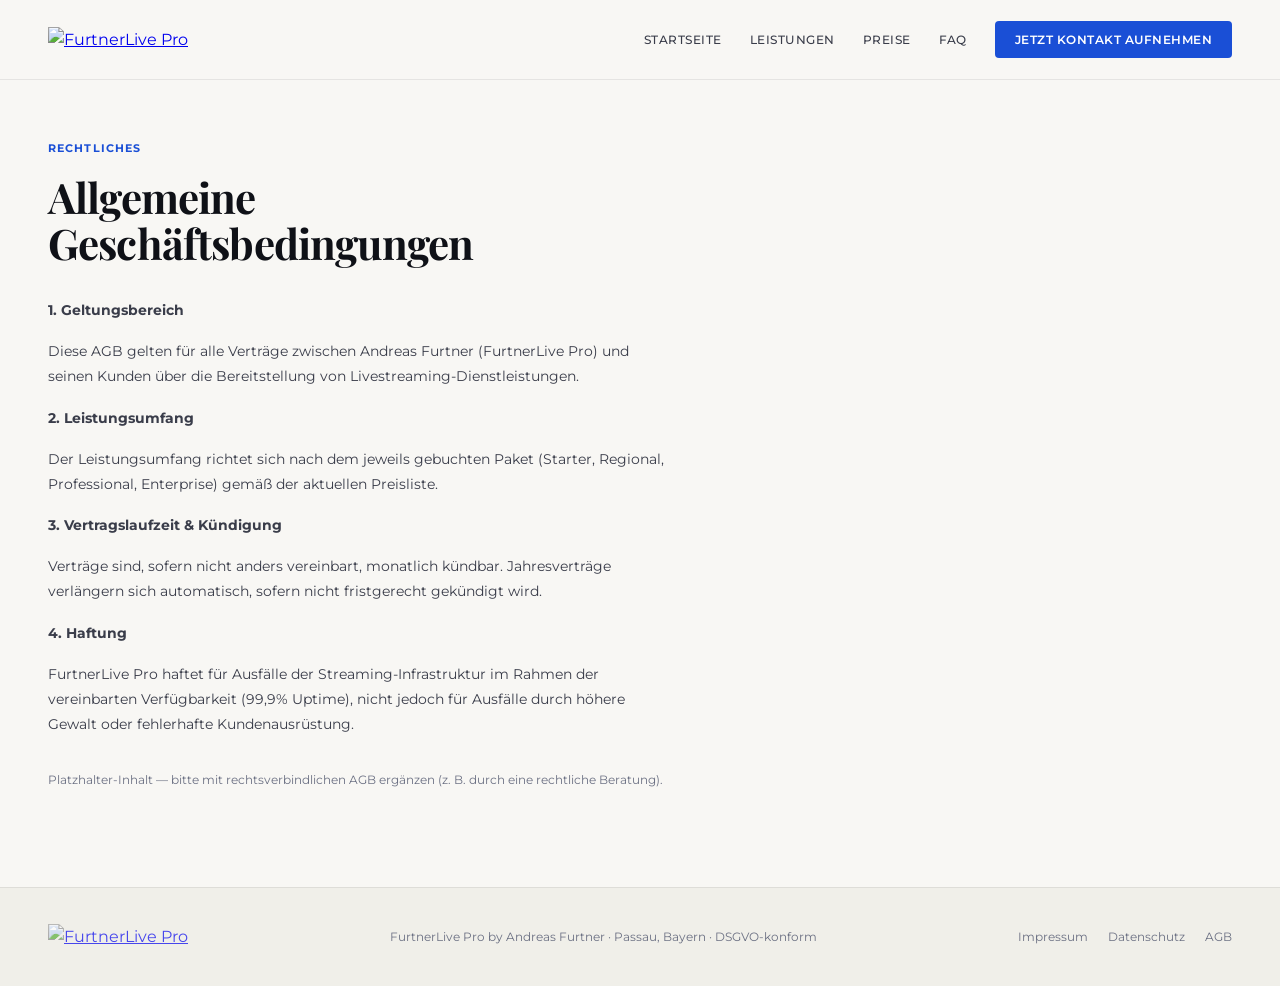
==== pages/agb.html @ 30186372 "Restructure project: split CSS/JS, add pages for pricing, kontakt, impressum, datenschutz, agb" ====
<!DOCTYPE html>
<html lang="de">
<head>
<meta charset="UTF-8">
<meta name="viewport" content="width=device-width, initial-scale=1.0">
<title>AGB — FurtnerLive Pro</title>
<link rel="preconnect" href="https://fonts.googleapis.com">
<link href="https://fonts.googleapis.com/css2?family=Montserrat:wght@300;400;500;600;700&family=Playfair+Display:ital,wght@0,600;1,500&display=swap" rel="stylesheet">
<link rel="stylesheet" href="../css/style.css">
<link rel="stylesheet" href="../css/responsive.css">
</head>
<body>

<div id="top"></div>
<nav>
  <a href="../index.html" class="logo"><img src="../assets/logo.png" alt="FurtnerLive Pro"></a>
  <div class="nav-links">
    <a href="../index.html">Startseite</a>
    <a href="../index.html#leistungen">Leistungen</a>
    <a href="pricing.html">Preise</a>
    <a href="../index.html#faq">FAQ</a>
    <a href="kontakt.html" class="btn-nav">Jetzt Kontakt aufnehmen</a>
  </div>
</nav>

<section style="padding: 140px 48px 96px; max-width: 720px;">
  <p class="section-label">Rechtliches</p>
  <h2 class="section-title">Allgemeine Geschäftsbedingungen</h2>

  <div style="margin-top:32px; font-size:14px; color:var(--text2); line-height:1.8;">
    <p style="margin-bottom:16px;"><strong>1. Geltungsbereich</strong></p>
    <p style="margin-bottom:16px;">Diese AGB gelten für alle Verträge zwischen Andreas Furtner (FurtnerLive Pro) und seinen Kunden über die Bereitstellung von Livestreaming-Dienstleistungen.</p>

    <p style="margin-bottom:16px;"><strong>2. Leistungsumfang</strong></p>
    <p style="margin-bottom:16px;">Der Leistungsumfang richtet sich nach dem jeweils gebuchten Paket (Starter, Regional, Professional, Enterprise) gemäß der aktuellen Preisliste.</p>

    <p style="margin-bottom:16px;"><strong>3. Vertragslaufzeit & Kündigung</strong></p>
    <p style="margin-bottom:16px;">Verträge sind, sofern nicht anders vereinbart, monatlich kündbar. Jahresverträge verlängern sich automatisch, sofern nicht fristgerecht gekündigt wird.</p>

    <p style="margin-bottom:16px;"><strong>4. Haftung</strong></p>
    <p style="margin-bottom:16px;">FurtnerLive Pro haftet für Ausfälle der Streaming-Infrastruktur im Rahmen der vereinbarten Verfügbarkeit (99,9% Uptime), nicht jedoch für Ausfälle durch höhere Gewalt oder fehlerhafte Kundenausrüstung.</p>

    <p style="font-size:12px; color:var(--text3); margin-top:32px;">Platzhalter-Inhalt — bitte mit rechtsverbindlichen AGB ergänzen (z. B. durch eine rechtliche Beratung).</p>
  </div>
</section>

<footer>
  <a href="../index.html" class="footer-logo"><img src="../assets/logo.png" alt="FurtnerLive Pro"></a>
  <div class="footer-center" style="font-size:12px; color:var(--text3);">FurtnerLive Pro by Andreas Furtner · Passau, Bayern · DSGVO-konform</div>
  <div class="footer-links">
    <a href="impressum.html">Impressum</a>
    <a href="datenschutz.html">Datenschutz</a>
    <a href="agb.html">AGB</a>
  </div>
</footer>

<script src="../js/app.js"></script>
</body>
</html>
---- css/style.css ----
*, *::before, *::after { box-sizing: border-box; margin: 0; padding: 0; }
html, body { margin: 0; padding: 0; width: 100%; overflow-x: hidden; background: #f8f7f4; }
:root {
  --dark: #f8f7f4;
  --dark2: #f0efe9;
  --dark3: #e8e6df;
  --dark4: #dddbd2;
  --accent: #1a4fd6;
  --accent2: #534AB7;
  --gold: #c8860a;
  --green: #1a7a4a;
  --text: #0f1117;
  --text2: #3a3d4a;
  --text3: #6b7083;
  --border: rgba(15,17,23,.08);
  --border2: rgba(15,17,23,.15);
  --serif: 'Playfair Display', Georgia, serif;
  --sans: 'Montserrat', system-ui, sans-serif;
}
html { scroll-behavior: smooth; }
:target { scroll-margin-top: 160px; }
body { font-family: var(--sans); background: var(--dark); color: var(--text); line-height: 1.6; overflow-x: hidden; }

/* NAV */
nav {
  position: fixed; top: 0; left: 0; right: 0; z-index: 100;
  display: flex; align-items: center; justify-content: space-between;
  padding: 10px 48px;
  background: rgba(248,247,244,.96);
  backdrop-filter: blur(12px);
  border-bottom: 1px solid var(--border);
  min-height: 80px;
}
.logo img { height: 36px; }
.nav-links { display: flex; gap: 28px; align-items: center; }
.nav-links a { font-size: 12px; font-weight: 500; color: var(--text2); text-decoration: none; letter-spacing: .04em; text-transform: uppercase; transition: color .2s; }
.nav-links a:hover { color: var(--text); }
.btn-nav {
  background: var(--accent); color: #fff !important;
  padding: 9px 20px; border-radius: 4px;
  font-size: 12px !important; font-weight: 600 !important;
  letter-spacing: .04em; text-transform: uppercase !important;
  transition: background .2s, transform .15s !important;
}
.btn-nav:hover { background: #3a7ae8 !important; transform: translateY(-1px); }

/* HERO */
.hero {
  min-height: 100vh;
  display: flex; flex-direction: column; justify-content: center;
  padding: 140px 48px 80px;
  position: relative; overflow: hidden;
  background: var(--dark);
}
.hero::before {
  content: '';
  position: absolute; top: -200px; right: -100px;
  width: 800px; height: 800px;
  background: radial-gradient(circle, rgba(26,79,214,.06) 0%, transparent 65%);
  pointer-events: none;
}
.hero::after {
  content: '';
  position: absolute; bottom: -100px; left: -100px;
  width: 500px; height: 500px;
  background: radial-gradient(circle, rgba(83,74,183,.04) 0%, transparent 65%);
  pointer-events: none;
}
.hero-tag {
  display: inline-flex; align-items: center; gap: 8px;
  background: rgba(26,122,74,.08); border: 1px solid rgba(26,122,74,.2);
  color: var(--green); font-size: 11px; font-weight: 600;
  padding: 5px 14px; border-radius: 20px; letter-spacing: .08em;
  text-transform: uppercase; margin-bottom: 28px; width: fit-content;
}
.hero-tag::before { content: '●'; font-size: 7px; animation: blink 2s ease-in-out infinite; }
@keyframes blink { 0%,100%{opacity:1} 50%{opacity:.2} }
h1 {
  font-family: var(--serif);
  font-size: clamp(38px, 5.5vw, 68px);
  line-height: 1.08; letter-spacing: -.02em;
  color: var(--text); max-width: 780px; margin-bottom: 24px;
}
h1 em { font-style: italic; color: var(--accent); }
.hero-sub { font-size: 16px; font-weight: 300; color: var(--text2); max-width: 520px; line-height: 1.7; margin-bottom: 40px; }
.hero-actions { display: flex; gap: 14px; flex-wrap: wrap; align-items: center; }
.btn-primary {
  display: inline-flex; align-items: center; gap: 8px;
  background: var(--accent); color: #fff;
  padding: 14px 28px; border-radius: 4px;
  font-size: 13px; font-weight: 600; text-decoration: none;
  letter-spacing: .03em; text-transform: uppercase;
  transition: background .2s, transform .15s;
}
.btn-primary:hover { background: #3a7ae8; transform: translateY(-2px); }
.btn-ghost {
  display: inline-flex; align-items: center; gap: 8px;
  background: transparent; color: var(--text2);
  padding: 14px 28px; border-radius: 4px;
  font-size: 13px; font-weight: 500; text-decoration: none;
  letter-spacing: .03em; text-transform: uppercase;
  border: 1px solid var(--border2);
  transition: border-color .2s, color .2s;
}
.btn-ghost:hover { border-color: var(--text2); color: var(--text); }
.hero-trust { margin-top: 56px; display: flex; align-items: center; gap: 32px; flex-wrap: wrap; }
.trust-item { display: flex; align-items: center; gap: 8px; font-size: 12px; color: var(--text3); letter-spacing: .02em; }
.trust-dot { width: 6px; height: 6px; border-radius: 50%; background: var(--green); }
.trust-divider { width: 1px; height: 18px; background: var(--border2); }

/* TECH STRIP */
.tech-strip {
  background: #1a1f2e; padding: 18px 48px;
  display: flex; align-items: center; gap: 32px;
  border-top: 1px solid rgba(255,255,255,.1); border-bottom: 1px solid rgba(255,255,255,.1);
  overflow: hidden;
}
.tech-label { font-size: 10px; font-weight: 700; letter-spacing: .1em; text-transform: uppercase; color: rgba(255,255,255,.4); flex-shrink: 0; }
.tech-flow { display: flex; align-items: center; gap: 14px; flex: 1; overflow: hidden; }
.tech-node { display: flex; align-items: center; gap: 7px; flex-shrink: 0; }
.tech-node span { font-size: 11px; color: rgba(255,255,255,.65); white-space: nowrap; letter-spacing: .02em; }
.tech-arr { color: rgba(255,255,255,.25); font-size: 12px; flex-shrink: 0; }
.tech-green { color: var(--green) !important; }

/* SECTIONS */
section { padding: 96px 48px; }
.section-label { font-size: 11px; font-weight: 700; letter-spacing: .1em; text-transform: uppercase; color: var(--accent); margin-bottom: 16px; }
.section-title { font-family: var(--serif); font-size: clamp(26px, 3.5vw, 42px); line-height: 1.1; letter-spacing: -.02em; color: var(--text); margin-bottom: 16px; }
.section-sub { font-size: 15px; font-weight: 300; color: var(--text2); max-width: 520px; line-height: 1.7; }

/* HOW */
.how { background: var(--dark2); border-top: 1px solid var(--border); border-bottom: 1px solid var(--border); }
.how-grid { display: grid; grid-template-columns: repeat(3,1fr); gap: 1px; margin-top: 56px; background: var(--border); border-radius: 8px; overflow: hidden; }
.how-card { background: var(--dark2); padding: 36px 28px; position: relative; transition: background .2s; }
.how-card:hover { background: var(--dark3); }
.how-num { font-family: var(--serif); font-size: 52px; line-height: 1; color: var(--dark3); letter-spacing: -.04em; margin-bottom: 20px; user-select: none; }
.how-card h3 { font-size: 15px; font-weight: 600; margin-bottom: 10px; color: var(--text); letter-spacing: .01em; }
.how-card p { font-size: 13px; color: var(--text2); line-height: 1.7; }
.how-arrow { position: absolute; top: 32px; right: 28px; font-size: 16px; color: var(--accent); opacity: .5; }

/* FUNNEL */
.funnel-stage { display: flex; gap: 0; margin-bottom: 3px; opacity: 0; transform: translateX(-20px); transition: opacity .5s ease, transform .5s ease; }
.funnel-stage.visible { opacity: 1; transform: translateX(0); }
.stage-meta { flex: 0 0 200px; padding: 18px 20px 18px 0; display: flex; flex-direction: column; justify-content: center; align-items: flex-end; text-align: right; }
.stage-num-label { font-size: 10px; font-weight: 700; letter-spacing: .08em; text-transform: uppercase; color: var(--text3); margin-bottom: 3px; }
.stage-name { font-size: 13px; font-weight: 600; color: var(--text2); margin-bottom: 2px; }
.stage-hint { font-size: 11px; color: var(--text3); }
.stage-body { flex: 1; border-radius: 6px; padding: 18px 20px; display: flex; align-items: center; gap: 14px; cursor: pointer; transition: filter .15s, transform .15s; position: relative; overflow: hidden; border: 1px solid transparent; }
.stage-body:hover { filter: brightness(1.1); transform: translateX(3px); }
.stage-body::after { content: '→'; position: absolute; right: 18px; top: 50%; transform: translateY(-50%); font-size: 14px; opacity: 0; transition: opacity .2s, right .2s; }
.stage-body:hover::after { opacity: 1; right: 14px; }
.stage-ico { font-size: 20px; flex-shrink: 0; width: 40px; height: 40px; display: flex; align-items: center; justify-content: center; border-radius: 8px; background: rgba(255,255,255,.06); }
.stage-content { flex: 1; }
.stage-content h4 { font-size: 13px; font-weight: 600; margin-bottom: 3px; letter-spacing: .01em; }
.stage-content p { font-size: 11px; line-height: 1.55; opacity: .8; }
.stage-pill { font-size: 9px; font-weight: 700; letter-spacing: .07em; text-transform: uppercase; padding: 3px 9px; border-radius: 20px; background: rgba(255,255,255,.1); white-space: nowrap; flex-shrink: 0; margin-right: 32px; }
.s-awareness .stage-body { background: rgba(26,79,214,.07); color: #1a3a8f; border-color: rgba(26,79,214,.15); }
.s-interest   .stage-body { background: rgba(26,122,74,.07); color: #0a5c35; border-color: rgba(26,122,74,.15); }
.s-consider   .stage-body { background: rgba(200,134,10,.07); color: #7a4f00; border-color: rgba(200,134,10,.15); }
.s-lead       .stage-body { background: rgba(83,74,183,.07); color: #3a3089; border-color: rgba(83,74,183,.15); }
.s-close      .stage-body { background: rgba(26,79,214,.09); color: #1a3a8f; border-color: rgba(26,79,214,.2); }
.s-retain     .stage-body { background: rgba(26,122,74,.09); color: #0a5c35; border-color: rgba(26,122,74,.18); }
.s-interest .stage-body { margin-right: 2%; }
.s-consider .stage-body { margin-right: 5%; }
.s-lead     .stage-body { margin-right: 9%; }
.s-close    .stage-body { margin-right: 14%; }
.s-retain   .stage-body { margin-right: 20%; }
.connector-row { display: flex; margin-bottom: 3px; }
.connector-spacer { flex: 0 0 200px; }
.connector-line2 { flex: 1; display: flex; padding-left: 20px; }
.dashed-vert { width: 2px; height: 20px; background: repeating-linear-gradient(to bottom, var(--border2) 0, var(--border2) 4px, transparent 4px, transparent 8px); }

/* BENEFITS */
.benefits { background: #1a1f2e; }
.benefits-grid { display: grid; grid-template-columns: repeat(3,1fr); gap: 1px; margin-top: 56px; background: rgba(255,255,255,.08); border-radius: 8px; overflow: hidden; }
.benefit-card { background: #1a1f2e; padding: 32px 24px; transition: background .2s; }
.benefit-card:hover { background: #252a3a; }
.benefit-icon { font-size: 24px; margin-bottom: 16px; }
.benefit-card h3 { font-size: 14px; font-weight: 600; color: #e8eaf0; margin-bottom: 10px; letter-spacing: .01em; }
.benefit-card p { font-size: 12px; color: #9aa0b4; line-height: 1.7; }
.benefit-badge { display: inline-block; margin-top: 12px; font-size: 10px; font-weight: 700; letter-spacing: .07em; text-transform: uppercase; padding: 3px 10px; border-radius: 20px; }
.badge-green { background: rgba(62,207,142,.12); color: var(--green); }
.badge-blue  { background: rgba(79,142,247,.12); color: #7ab5f7; }
.badge-gold  { background: rgba(232,169,69,.12); color: var(--gold); }

/* PRICING */
.pricing-grid { display: grid; grid-template-columns: repeat(3,1fr); gap: 16px; margin-top: 56px; align-items: start; }
.price-card { border: 1px solid var(--border); border-radius: 8px; padding: 28px 24px; background: #fff; position: relative; transition: transform .2s, border-color .2s; box-shadow: 0 2px 12px rgba(0,0,0,.06); }
.price-card:hover { transform: translateY(-3px); border-color: rgba(255,255,255,.2); }
.price-card.featured { border-color: var(--accent); border-width: 2px; }
.featured-label { position: absolute; top: -11px; left: 50%; transform: translateX(-50%); background: var(--accent); color: #fff; font-size: 9px; font-weight: 700; letter-spacing: .08em; text-transform: uppercase; padding: 3px 14px; border-radius: 20px; white-space: nowrap; }
.price-tier { font-size: 10px; font-weight: 700; letter-spacing: .1em; text-transform: uppercase; color: var(--text3); margin-bottom: 10px; }
.price-tag { display: flex; align-items: baseline; gap: 5px; margin-bottom: 3px; }
.price-tag .amount { font-family: var(--serif); font-size: 38px; line-height: 1; color: var(--text); }
.price-tag .period { font-size: 13px; color: var(--text3); }
.price-netto { font-size: 11px; color: var(--text3); margin-bottom: 3px; }
.price-setup { font-size: 11px; color: var(--text3); margin-bottom: 18px; }
.price-setup strong { color: var(--green); }
.price-divider { height: 1px; background: var(--border); margin-bottom: 18px; }
.price-features { list-style: none; display: flex; flex-direction: column; gap: 8px; margin-bottom: 20px; }
.price-features li { display: flex; align-items: flex-start; gap: 9px; font-size: 12px; color: var(--text2); line-height: 1.5; }
.price-features li::before { content: '✓'; color: var(--green); font-weight: 700; flex-shrink: 0; margin-top: 1px; font-size: 11px; }
.price-features li.no { color: var(--text3); }
.price-features li.no::before { content: '—'; color: var(--text3); }
.setup-box { margin: 0 0 14px; padding: 10px 12px; background: rgba(255,255,255,.03); border-radius: 4px; border-left: 2px solid var(--gold); }
.setup-price { font-size: 12px; color: var(--text2); }
.setup-price strong { color: var(--text); }
.setup-offer { font-size: 11px; color: var(--green); font-weight: 600; margin-top: 2px; }
.featured .setup-box { border-left-color: var(--accent); }
.price-btn { display: block; text-align: center; padding: 11px; border-radius: 4px; font-size: 12px; font-weight: 600; text-decoration: none; letter-spacing: .04em; text-transform: uppercase; transition: all .2s; }
.price-btn-outline { border: 1px solid var(--border2); color: var(--text2); }
.price-btn-outline:hover { border-color: var(--text2); color: var(--text); }
.price-btn-filled { background: var(--accent); color: #fff; }
.price-btn-filled:hover { background: #3a7ae8; transform: translateY(-1px); }
.price-note { font-size: 11px; color: var(--text3); margin-top: 20px; text-align: center; }

/* ADD-ONS */
.add-on-grid { display: grid; grid-template-columns: repeat(3,1fr); gap: 14px; margin-top: 32px; }
.add-on-card { border: 1px solid var(--border); border-radius: 8px; padding: 22px 18px; background: #fff; box-shadow: 0 1px 6px rgba(0,0,0,.05); }
.add-on-card.highlight { border-color: var(--accent); }
.add-on-tier { font-size: 10px; font-weight: 700; letter-spacing: .08em; text-transform: uppercase; color: var(--text3); margin-bottom: 8px; }
.add-on-price { font-family: var(--serif); font-size: 26px; line-height: 1; color: var(--text); margin-bottom: 2px; }
.add-on-netto { font-size: 11px; color: var(--text3); margin-bottom: 12px; }
.add-on-features { list-style: none; display: flex; flex-direction: column; gap: 6px; margin-bottom: 14px; }
.add-on-features li { font-size: 11px; color: var(--text2); display: flex; align-items: flex-start; gap: 7px; }
.add-on-features li::before { content: '✓'; color: var(--green); font-weight: 700; flex-shrink: 0; font-size: 10px; }

/* ZUSATZTAG */
.extra-day { margin-top: 20px; padding: 14px 18px; background: #fff; border-radius: 6px; border: 1px solid var(--border); display: flex; align-items: center; justify-content: space-between; flex-wrap: wrap; gap: 10px; }
.extra-day-label { font-size: 13px; font-weight: 600; color: var(--text); }
.extra-day-sub { font-size: 12px; color: var(--text3); margin-top: 2px; }
.extra-day-price { font-family: var(--serif); font-size: 22px; color: var(--text); }
.extra-day-period { font-size: 11px; color: var(--text3); }

/* CTA */
.cta-section { background: var(--dark3); text-align: center; border-top: 1px solid var(--border); }
.cta-section .section-title { margin: 0 auto 16px; }
.cta-section .section-sub { margin: 0 auto 36px; text-align: center; }
.cta-btn-wrap { display: flex; justify-content: center; }
.cta-trust { margin-top: 36px; display: flex; gap: 28px; justify-content: center; flex-wrap: wrap; }
.cta-trust-item { display: flex; align-items: center; gap: 7px; font-size: 12px; color: var(--text3); }

/* FOOTER */
footer { padding: 36px 48px; border-top: 1px solid var(--border); background: var(--dark2); display: flex; align-items: center; justify-content: space-between; flex-wrap: wrap; gap: 16px; }
.footer-logo img { height: 28px; opacity: .7; }
.footer-center { font-size: 12px; color: var(--text3); text-align: center; }
.footer-links { display: flex; gap: 20px; }
.footer-links a { font-size: 12px; color: var(--text3); text-decoration: none; transition: color .2s; }
.footer-links a:hover { color: var(--text); }

/* ANIMATIONS */
.fade-up { opacity: 0; transform: translateY(24px); transition: opacity .6s ease, transform .6s ease; }
.fade-up.visible { opacity: 1; transform: translateY(0); }

/* FAQ */
.faq-item { border-bottom: 1px solid var(--border); }
.faq-item:first-child { border-top: 1px solid var(--border); }
.faq-q { width: 100%; background: none; border: none; padding: 18px 0; display: flex; align-items: center; justify-content: space-between; gap: 16px; cursor: pointer; text-align: left; font-family: var(--sans); }
.faq-q span:first-child { font-size: 14px; font-weight: 500; color: var(--text); line-height: 1.5; }
.faq-icon { font-size: 20px; color: var(--accent); flex-shrink: 0; font-weight: 300; transition: transform .25s; line-height: 1; }
.faq-item.open .faq-icon { transform: rotate(45deg); }
.faq-a { font-size: 13px; color: var(--text2); line-height: 1.7; padding: 0 0 18px 0; display: none; max-width: 680px; }
.faq-item.open .faq-a { display: block; }
.faq-q:hover span:first-child { color: var(--accent); }
---- css/responsive.css ----
@media (max-width: 768px) {
  nav { padding: 14px 20px; }
  .nav-links { display: none; }
  section { padding: 64px 20px; }
  h1 { font-size: 34px; }
  .how-grid, .benefits-grid, .pricing-grid, .add-on-grid { grid-template-columns: 1fr; }
  .hero { padding: 100px 20px 60px; }
  .tech-strip { padding: 14px 20px; }
  footer { padding: 28px 20px; flex-direction: column; text-align: center; }
  .stage-meta { flex: 0 0 110px; }
}
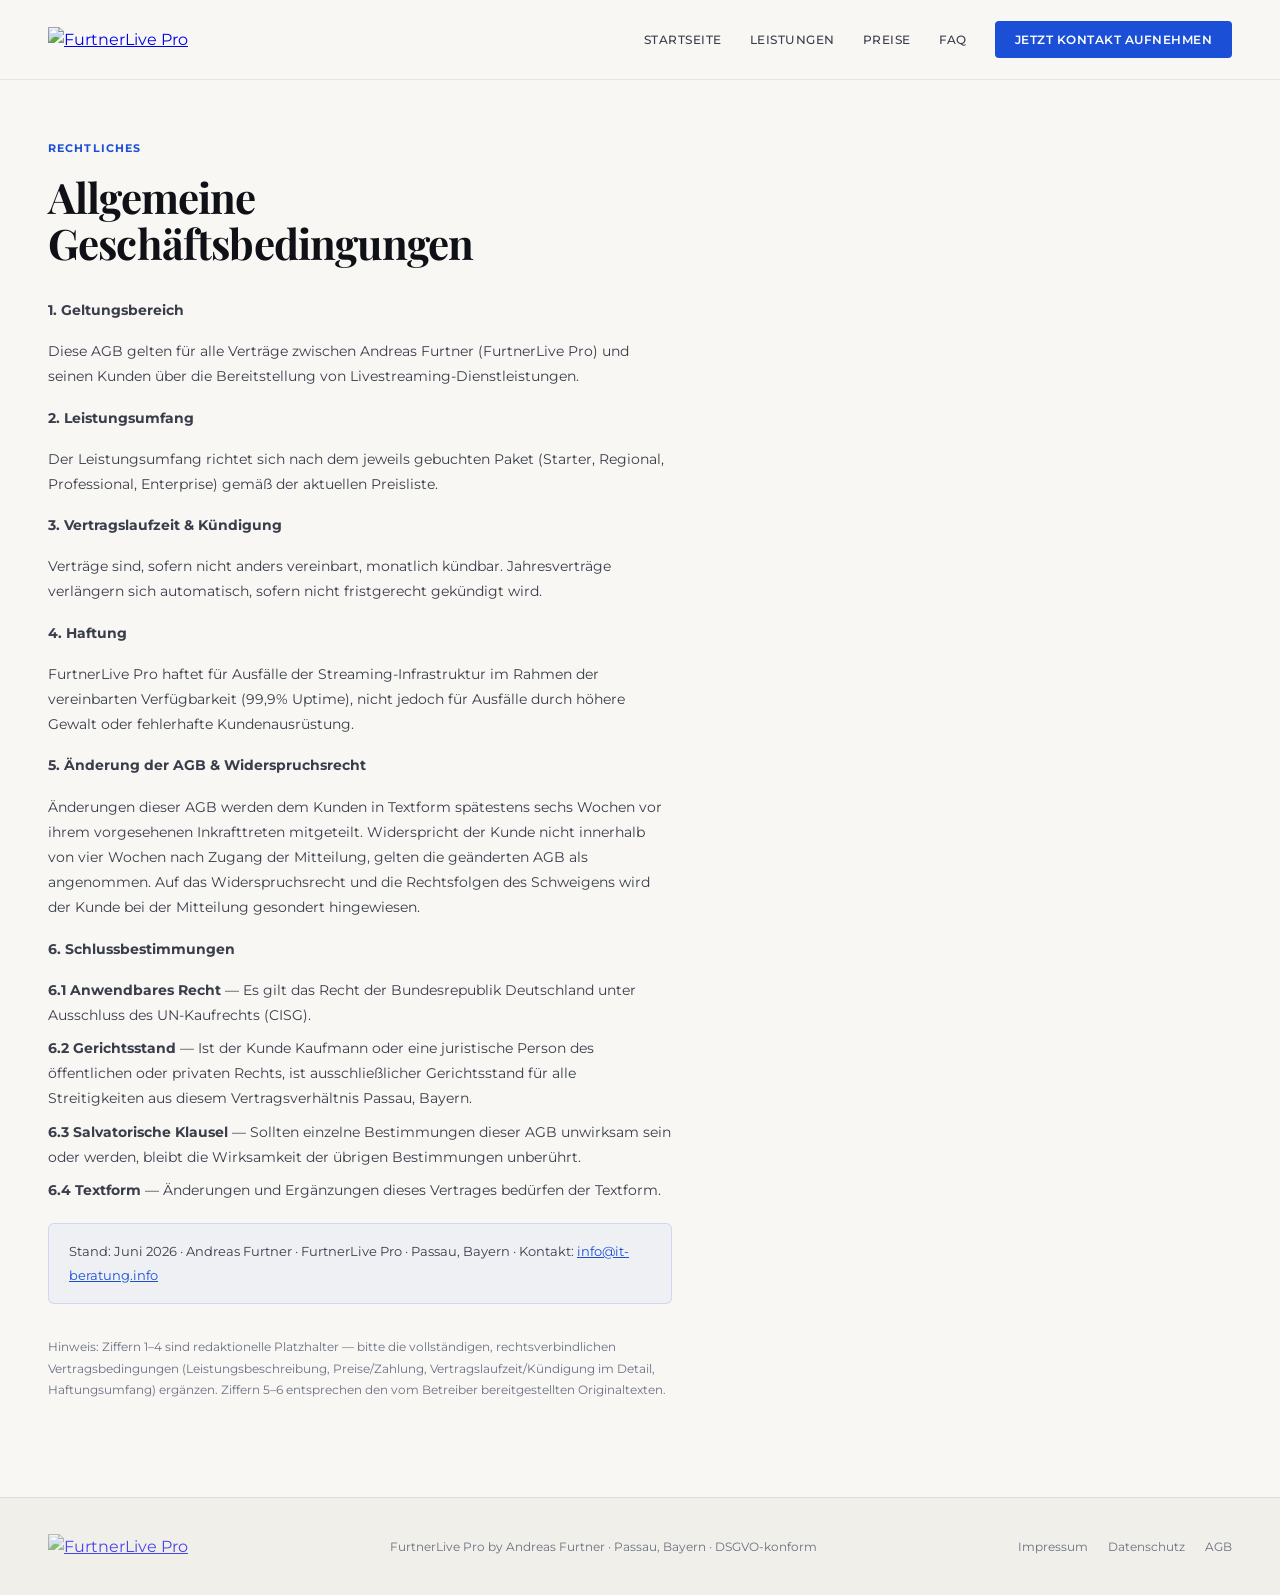
==== commit c8da34e1: "Echte Inhalte für Impressum, Datenschutz, Kontakt und AGB-Schlussteil einbauen Integriert die vom Be" ====
--- a/pages/agb.html
+++ b/pages/agb.html
@@ -40,7 +40,20 @@
     <p style="margin-bottom:16px;"><strong>4. Haftung</strong></p>
     <p style="margin-bottom:16px;">FurtnerLive Pro haftet für Ausfälle der Streaming-Infrastruktur im Rahmen der vereinbarten Verfügbarkeit (99,9% Uptime), nicht jedoch für Ausfälle durch höhere Gewalt oder fehlerhafte Kundenausrüstung.</p>
 
-    <p style="font-size:12px; color:var(--text3); margin-top:32px;">Platzhalter-Inhalt — bitte mit rechtsverbindlichen AGB ergänzen (z. B. durch eine rechtliche Beratung).</p>
+    <p style="margin-bottom:16px;"><strong>5. Änderung der AGB & Widerspruchsrecht</strong></p>
+    <p style="margin-bottom:16px;">Änderungen dieser AGB werden dem Kunden in Textform spätestens sechs Wochen vor ihrem vorgesehenen Inkrafttreten mitgeteilt. Widerspricht der Kunde nicht innerhalb von vier Wochen nach Zugang der Mitteilung, gelten die geänderten AGB als angenommen. Auf das Widerspruchsrecht und die Rechtsfolgen des Schweigens wird der Kunde bei der Mitteilung gesondert hingewiesen.</p>
+
+    <p style="margin-bottom:16px;"><strong>6. Schlussbestimmungen</strong></p>
+    <p style="margin-bottom:8px;"><strong>6.1 Anwendbares Recht</strong> — Es gilt das Recht der Bundesrepublik Deutschland unter Ausschluss des UN-Kaufrechts (CISG).</p>
+    <p style="margin-bottom:8px;"><strong>6.2 Gerichtsstand</strong> — Ist der Kunde Kaufmann oder eine juristische Person des öffentlichen oder privaten Rechts, ist ausschließlicher Gerichtsstand für alle Streitigkeiten aus diesem Vertragsverhältnis Passau, Bayern.</p>
+    <p style="margin-bottom:8px;"><strong>6.3 Salvatorische Klausel</strong> — Sollten einzelne Bestimmungen dieser AGB unwirksam sein oder werden, bleibt die Wirksamkeit der übrigen Bestimmungen unberührt.</p>
+    <p style="margin-bottom:16px;"><strong>6.4 Textform</strong> — Änderungen und Ergänzungen dieses Vertrages bedürfen der Textform.</p>
+
+    <div style="background: rgba(26,79,214,.04); border: 1px solid rgba(26,79,214,.15); border-radius: 6px; padding: 16px 20px; margin: 20px 0;">
+      <p style="margin-bottom:0; font-size:13px; color:var(--text2);">Stand: Juni 2026 · Andreas Furtner · FurtnerLive Pro · Passau, Bayern · Kontakt: <a href="mailto:info@it-beratung.info" style="color:var(--accent);">info@it-beratung.info</a></p>
+    </div>
+
+    <p style="font-size:12px; color:var(--text3); margin-top:32px;">Hinweis: Ziffern 1–4 sind redaktionelle Platzhalter — bitte die vollständigen, rechtsverbindlichen Vertragsbedingungen (Leistungsbeschreibung, Preise/Zahlung, Vertragslaufzeit/Kündigung im Detail, Haftungsumfang) ergänzen. Ziffern 5–6 entsprechen den vom Betreiber bereitgestellten Originaltexten.</p>
   </div>
 </section>
 
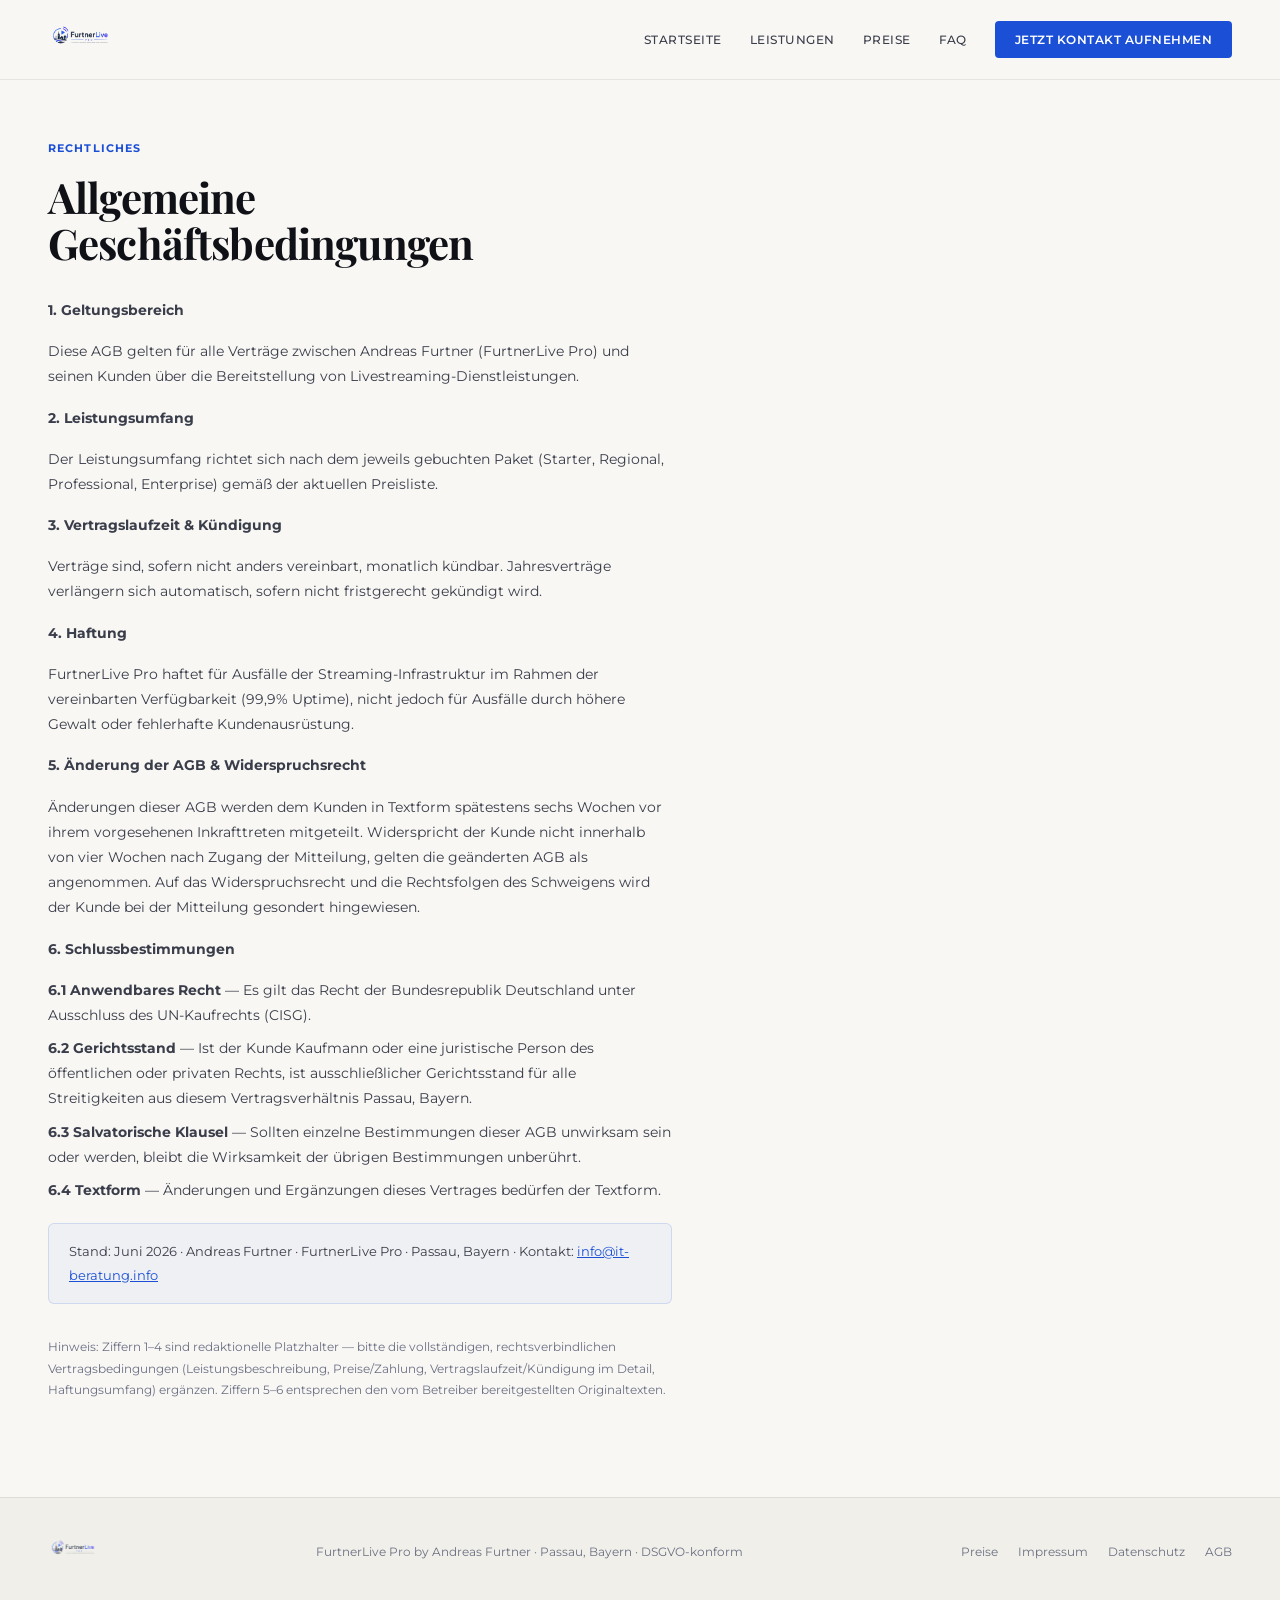
==== commit a5de3bf9: "Preise-Link im Footer ergänzen" ====
--- a/pages/agb.html
+++ b/pages/agb.html
@@ -61,6 +61,7 @@
   <a href="../index.html" class="footer-logo"><img src="../assets/logo.png" alt="FurtnerLive Pro"></a>
   <div class="footer-center" style="font-size:12px; color:var(--text3);">FurtnerLive Pro by Andreas Furtner · Passau, Bayern · DSGVO-konform</div>
   <div class="footer-links">
+    <a href="pricing.html">Preise</a>
     <a href="impressum.html">Impressum</a>
     <a href="datenschutz.html">Datenschutz</a>
     <a href="agb.html">AGB</a>
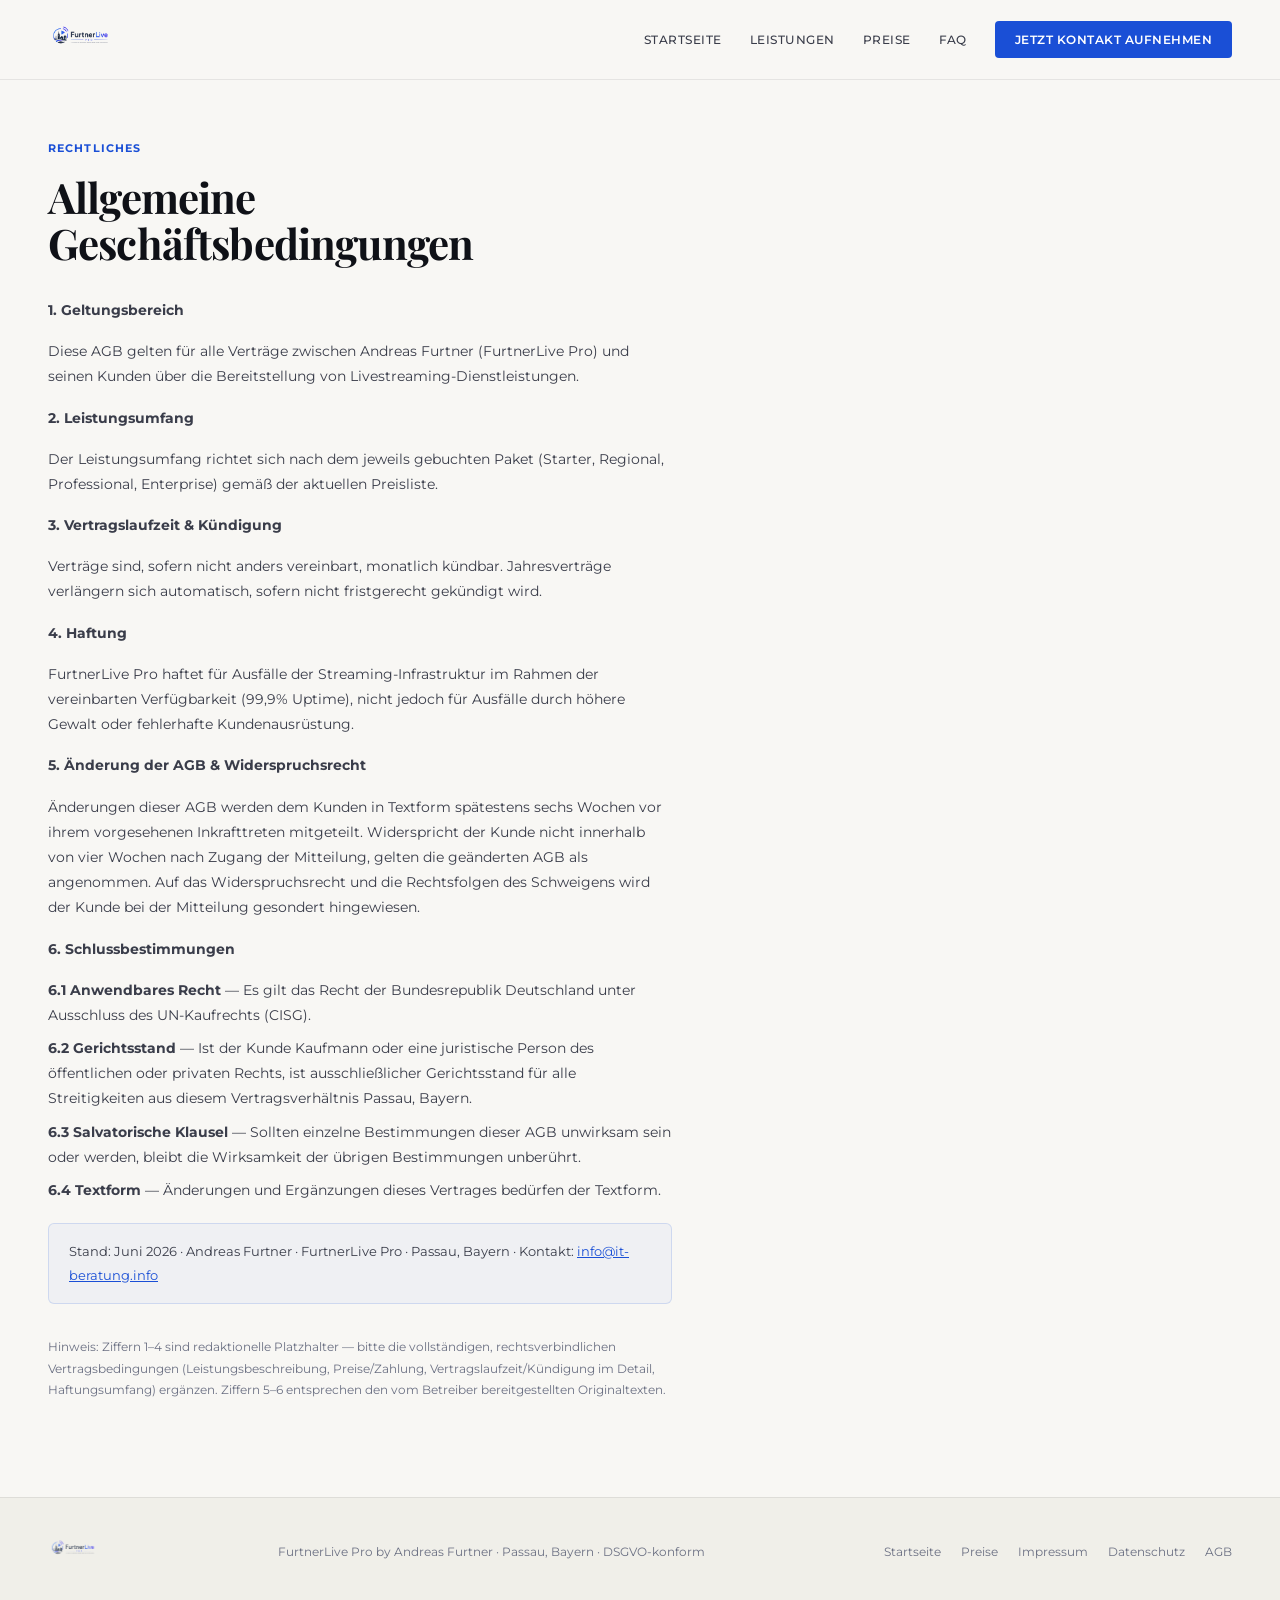
==== commit 41042ccd: "Startseite-Link im Footer ergänzen" ====
--- a/pages/agb.html
+++ b/pages/agb.html
@@ -61,6 +61,7 @@
   <a href="../index.html" class="footer-logo"><img src="../assets/logo.png" alt="FurtnerLive Pro"></a>
   <div class="footer-center" style="font-size:12px; color:var(--text3);">FurtnerLive Pro by Andreas Furtner · Passau, Bayern · DSGVO-konform</div>
   <div class="footer-links">
+    <a href="../index.html">Startseite</a>
     <a href="pricing.html">Preise</a>
     <a href="impressum.html">Impressum</a>
     <a href="datenschutz.html">Datenschutz</a>
